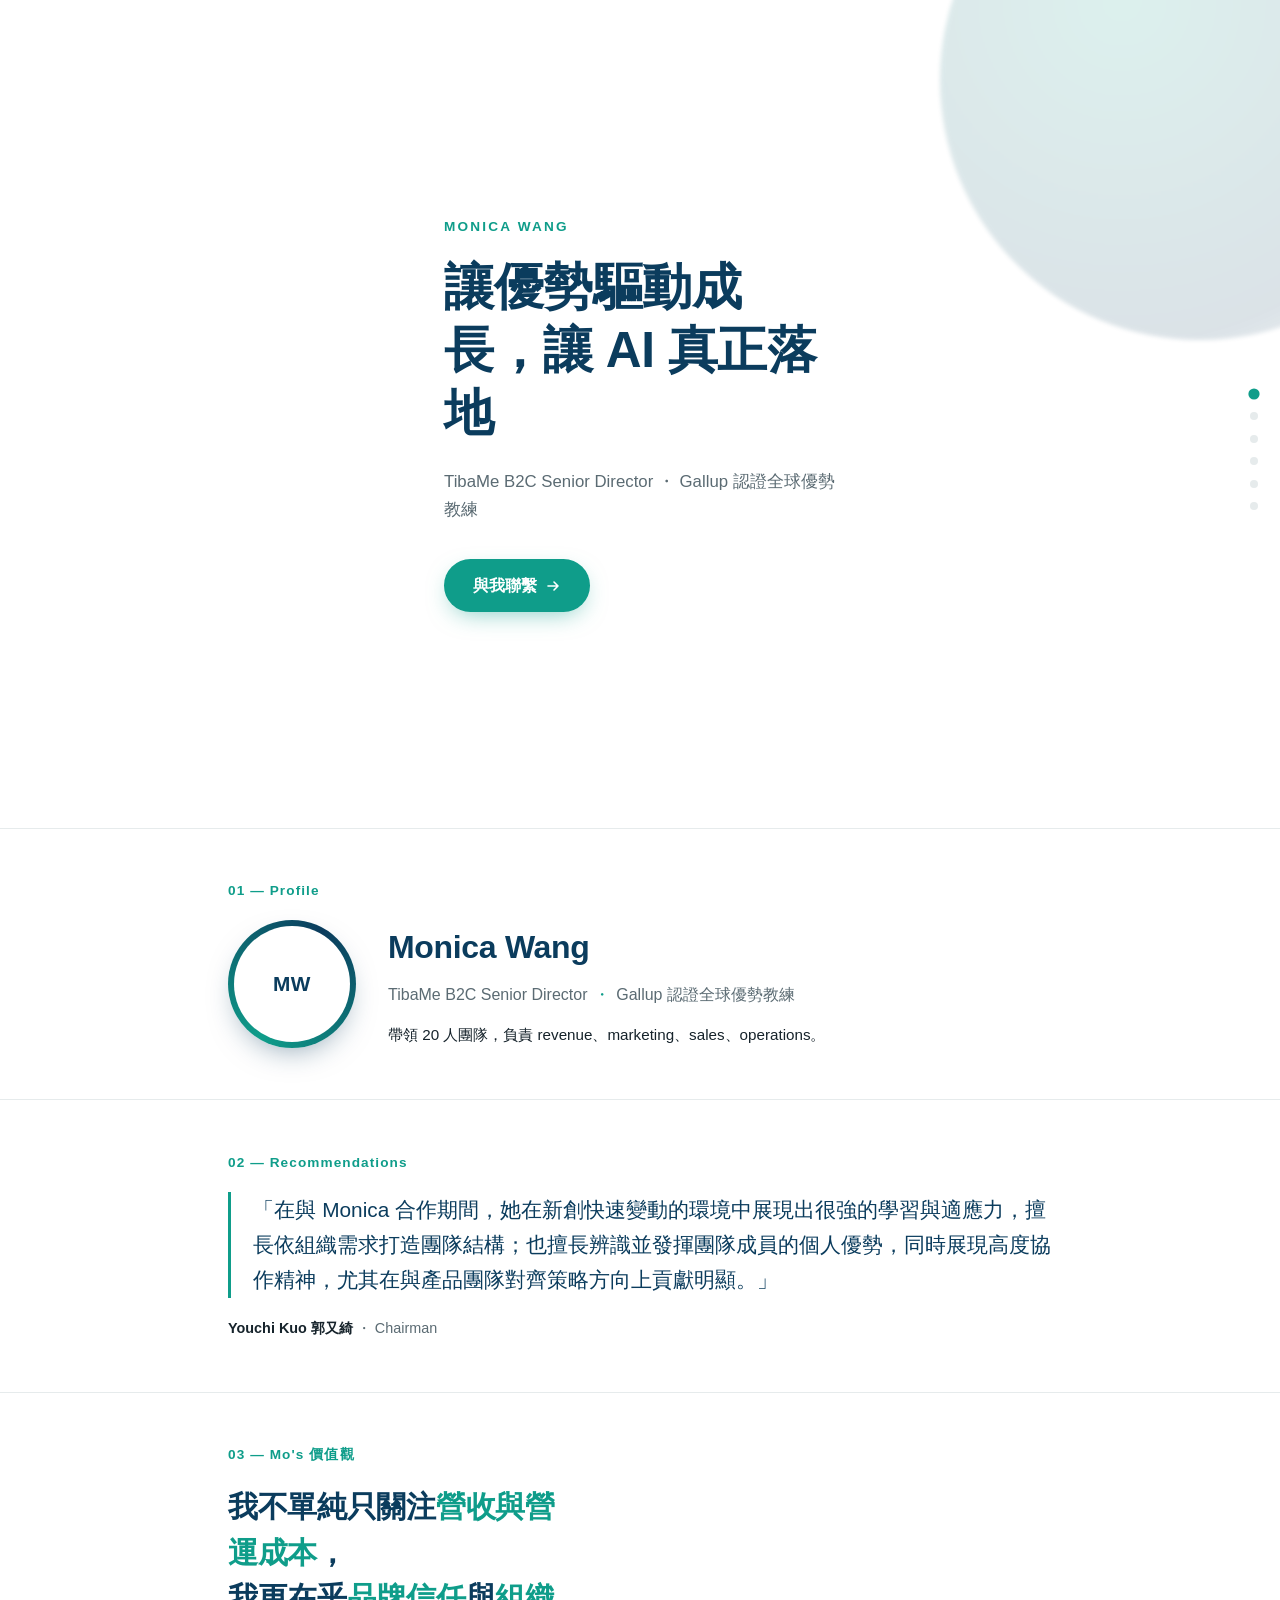
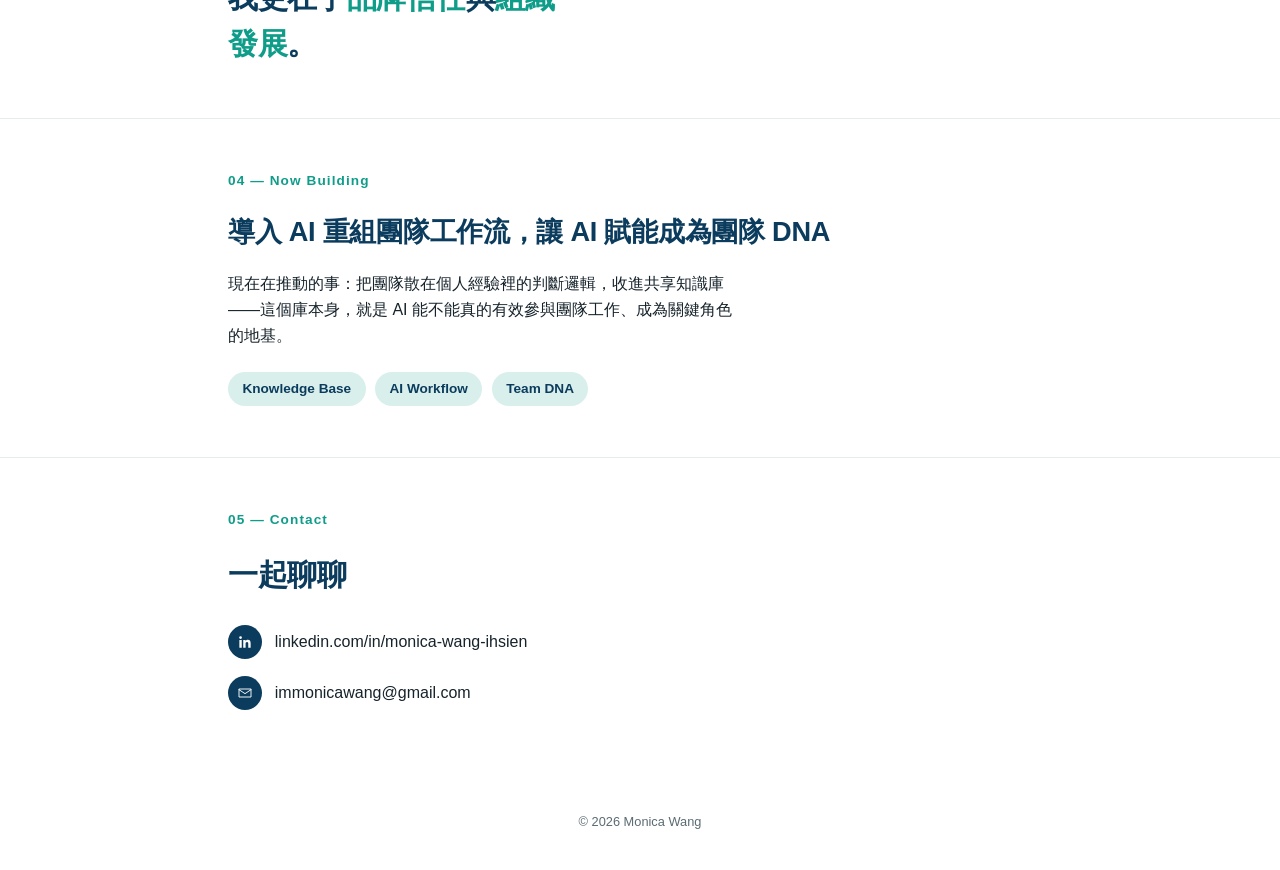
==== index.html @ 9d00fa6a "Add files via upload" ====
<!DOCTYPE html>
<html lang="zh-Hant">
<head>
<meta charset="UTF-8">
<meta name="viewport" content="width=device-width, initial-scale=1.0">
<title>Monica Wang｜TibaMe B2C Senior Director</title>
<style>
  @font-face {
    font-family: 'SG';
    src: local('Space Grotesk');
  }

  :root {
    --teal: #0F9D8A;
    --navy: #0B3C5D;
    --ink: #16232b;
    --muted: #5b6b73;
    --paper: #ffffff;
    --hair: #e6ebec;
    --ring: rgba(15, 157, 138, 0.16);
  }

  * { box-sizing: border-box; margin: 0; padding: 0; }

  html { scroll-behavior: smooth; }

  body {
    background: var(--paper);
    color: var(--ink);
    font-family: -apple-system, BlinkMacSystemFont, "Segoe UI", "PingFang TC", "Noto Sans TC", sans-serif;
    line-height: 1.65;
    -webkit-font-smoothing: antialiased;
  }

  h1, h2, h3, .display {
    font-family: 'Space Grotesk', -apple-system, "PingFang TC", "Noto Sans TC", sans-serif;
    letter-spacing: -0.01em;
  }

  a { color: inherit; }

  .wrap {
    max-width: 880px;
    margin: 0 auto;
    padding-left: 1.75rem;
    padding-right: 1.75rem;
  }

  /* ---------- NAV DOTS (progress) ---------- */
  .railnav {
    position: fixed;
    right: 1.4rem;
    top: 50%;
    transform: translateY(-50%);
    display: flex;
    flex-direction: column;
    gap: 0.9rem;
    z-index: 50;
  }
  .railnav a {
    width: 8px; height: 8px;
    border-radius: 50%;
    background: var(--hair);
    display: block;
    transition: background 0.3s, transform 0.3s;
  }
  .railnav a.active { background: var(--teal); transform: scale(1.4); }
  @media (max-width: 768px) { .railnav { display: none; } }

  /* ---------- HERO ---------- */
  .hero {
    min-height: 92vh;
    display: flex;
    flex-direction: column;
    justify-content: center;
    position: relative;
    overflow: hidden;
    padding-top: 4rem;
    padding-bottom: 4rem;
  }

  .hero::before {
    content: "";
    position: absolute;
    top: -180px; right: -180px;
    width: 520px; height: 520px;
    border-radius: 50%;
    background: radial-gradient(circle at 35% 35%, var(--teal) 0%, var(--navy) 72%, transparent 100%);
    opacity: 0.14;
    filter: blur(2px);
  }

  .eyebrow {
    font-size: 0.85rem;
    letter-spacing: 0.16em;
    text-transform: uppercase;
    color: var(--teal);
    font-weight: 600;
    margin-bottom: 1.1rem;
  }

  .hero h1 {
    font-size: clamp(2.1rem, 5vw, 3.1rem);
    font-weight: 700;
    color: var(--navy);
    max-width: 14ch;
    line-height: 1.28;
  }

  .hero p.sub {
    margin-top: 1.4rem;
    font-size: 1.05rem;
    color: var(--muted);
    max-width: 42ch;
  }

  .cta {
    display: inline-flex;
    align-items: center;
    gap: 0.5rem;
    margin-top: 2.2rem;
    background: var(--teal);
    color: #fff;
    font-weight: 600;
    font-size: 1rem;
    padding: 0.85rem 1.8rem;
    border-radius: 999px;
    border: none;
    cursor: pointer;
    width: fit-content;
    text-decoration: none;
    box-shadow: 0 8px 24px -8px rgba(15, 157, 138, 0.55);
    transition: transform 0.25s ease, box-shadow 0.25s ease, background 0.25s ease;
  }
  .cta:hover {
    transform: translateY(-3px);
    box-shadow: 0 14px 30px -8px rgba(15, 157, 138, 0.65);
    background: #0c8875;
  }
  .cta:hover svg { transform: translateX(4px); }
  .cta svg { transition: transform 0.25s ease; }

  /* ---------- SECTION SHELL ---------- */
  section {
    padding-top: 3.2rem;
    padding-bottom: 3.2rem;
    border-top: 1px solid var(--hair);
    opacity: 0;
    transform: translateY(18px);
    transition: opacity 0.7s ease, transform 0.7s ease;
  }
  section.in-view { opacity: 1; transform: translateY(0); }

  .idx {
    font-family: 'Space Grotesk', sans-serif;
    font-size: 0.85rem;
    color: var(--teal);
    font-weight: 700;
    letter-spacing: 0.08em;
    display: block;
    margin-bottom: 1.1rem;
  }

  /* ---------- 01 PROFILE ---------- */
  .profile-block {
    display: flex;
    align-items: center;
    gap: 2rem;
  }

  .avatar {
    flex-shrink: 0;
    width: 128px; height: 128px;
    border-radius: 50%;
    background: conic-gradient(from 210deg, var(--teal), var(--navy), var(--teal));
    position: relative;
    box-shadow: 0 12px 30px -12px rgba(11, 60, 93, 0.5);
  }
  .avatar::after {
    content: "MW";
    position: absolute;
    inset: 6px;
    border-radius: 50%;
    background: var(--paper);
    display: flex;
    align-items: center;
    justify-content: center;
    font-family: 'Space Grotesk', sans-serif;
    font-weight: 700;
    font-size: 1.3rem;
    color: var(--navy);
    letter-spacing: 0.02em;
  }

  .profile-text h2 {
    font-size: clamp(1.5rem, 3vw, 2rem);
    color: var(--navy);
    font-weight: 700;
  }
  .profile-text .role {
    margin-top: 0.5rem;
    font-size: 1rem;
    color: var(--muted);
  }
  .profile-text .role .sep { color: var(--teal); margin: 0 0.4rem; }
  .profile-text .scope {
    margin-top: 0.9rem;
    font-size: 0.95rem;
    color: var(--ink);
  }

  @media (max-width: 768px) {
    .profile-block { flex-direction: column; align-items: flex-start; gap: 1.4rem; }
  }

  /* ---------- 02 RECOMMENDATION ---------- */
  blockquote {
    font-size: clamp(1.05rem, 2.3vw, 1.3rem);
    color: var(--navy);
    font-weight: 500;
    line-height: 1.7;
    position: relative;
    padding-left: 1.4rem;
    border-left: 3px solid var(--teal);
  }
  .cite {
    margin-top: 1.2rem;
    font-size: 0.9rem;
    color: var(--muted);
  }
  .cite strong { color: var(--ink); }

  /* ---------- 03 VALUES ---------- */
  .values h2 {
    font-size: clamp(1.4rem, 3vw, 1.9rem);
    color: var(--navy);
    font-weight: 700;
    max-width: 20ch;
    line-height: 1.5;
  }
  .values .accent { color: var(--teal); }

  /* ---------- 04 INITIATIVE ---------- */
  .initiative h2 {
    font-size: clamp(1.3rem, 2.8vw, 1.7rem);
    color: var(--navy);
    font-weight: 700;
    margin-bottom: 1rem;
  }
  .initiative p {
    font-size: 1rem;
    color: var(--ink);
    max-width: 58ch;
  }
  .tagpair {
    display: flex;
    gap: 0.6rem;
    margin-top: 1.4rem;
    flex-wrap: wrap;
  }
  .tag {
    font-size: 0.85rem;
    color: var(--navy);
    background: var(--ring);
    padding: 0.35rem 0.9rem;
    border-radius: 999px;
    font-weight: 600;
  }

  /* ---------- 05 CONTACT ---------- */
  .contact {
    border-bottom: none;
    padding-bottom: 4.5rem;
  }
  .contact h2 {
    font-size: clamp(1.4rem, 3vw, 1.9rem);
    color: var(--navy);
    font-weight: 700;
    margin-bottom: 1.6rem;
  }
  .contact-list {
    display: flex;
    flex-direction: column;
    gap: 0.9rem;
  }
  .contact-row {
    display: flex;
    align-items: center;
    gap: 0.8rem;
    font-size: 1rem;
    text-decoration: none;
    color: var(--ink);
    width: fit-content;
    padding-bottom: 2px;
    border-bottom: 1px solid transparent;
    transition: border-color 0.25s, color 0.25s;
  }
  .contact-row:hover { color: var(--teal); border-color: var(--teal); }
  .contact-row .icon {
    width: 34px; height: 34px;
    border-radius: 50%;
    background: var(--navy);
    color: #fff;
    display: flex;
    align-items: center;
    justify-content: center;
    flex-shrink: 0;
  }

  footer {
    text-align: center;
    font-size: 0.8rem;
    color: var(--muted);
    padding: 1.6rem 0 2.4rem;
  }

  @media (max-width: 768px) {
    .wrap { padding-left: 1.3rem; padding-right: 1.3rem; }
    section { padding-top: 2.4rem; padding-bottom: 2.4rem; }
  }

  @media (prefers-reduced-motion: reduce) {
    * { transition: none !important; animation: none !important; }
    section { opacity: 1 !important; transform: none !important; }
  }
</style>
</head>
<body>

<nav class="railnav" aria-hidden="true">
  <a href="#hero" class="rd active"></a>
  <a href="#s01" class="rd"></a>
  <a href="#s02" class="rd"></a>
  <a href="#s03" class="rd"></a>
  <a href="#s04" class="rd"></a>
  <a href="#s05" class="rd"></a>
</nav>

<header class="hero" id="hero">
  <div class="wrap">
    <p class="eyebrow">Monica Wang</p>
    <h1>讓優勢驅動成長，讓 AI 真正落地</h1>
    <p class="sub">TibaMe B2C Senior Director ・ Gallup 認證全球優勢教練</p>
    <a href="#s05" class="cta">
      與我聯繫
      <svg width="16" height="16" viewBox="0 0 16 16" fill="none"><path d="M3 8H13M13 8L9 4M13 8L9 12" stroke="white" stroke-width="1.6" stroke-linecap="round" stroke-linejoin="round"/></svg>
    </a>
  </div>
</header>

<section id="s01">
  <div class="wrap">
    <span class="idx">01 — Profile</span>
    <div class="profile-block">
      <div class="avatar" role="img" aria-label="Monica Wang 頭像"></div>
      <div class="profile-text">
        <h2>Monica Wang</h2>
        <p class="role">TibaMe B2C Senior Director<span class="sep">・</span>Gallup 認證全球優勢教練</p>
        <p class="scope">帶領 20 人團隊，負責 revenue、marketing、sales、operations。</p>
      </div>
    </div>
  </div>
</section>

<section id="s02">
  <div class="wrap">
    <span class="idx">02 — Recommendations</span>
    <blockquote>
      「在與 Monica 合作期間，她在新創快速變動的環境中展現出很強的學習與適應力，擅長依組織需求打造團隊結構；也擅長辨識並發揮團隊成員的個人優勢，同時展現高度協作精神，尤其在與產品團隊對齊策略方向上貢獻明顯。」
    </blockquote>
    <p class="cite"><strong>Youchi Kuo 郭又綺</strong> ・ Chairman</p>
  </div>
</section>

<section id="s03" class="values">
  <div class="wrap">
    <span class="idx">03 — Mo's 價值觀</span>
    <h2>我不單純只關注<span class="accent">營收與營運成本</span>，<br>我更在乎<span class="accent">品牌信任</span>與<span class="accent">組織發展</span>。</h2>
  </div>
</section>

<section id="s04" class="initiative">
  <div class="wrap">
    <span class="idx">04 — Now Building</span>
    <h2>導入 AI 重組團隊工作流，讓 AI 賦能成為團隊 DNA</h2>
    <p>現在在推動的事：把團隊散在個人經驗裡的判斷邏輯，收進共享知識庫——這個庫本身，就是 AI 能不能真的有效參與團隊工作、成為關鍵角色的地基。</p>
    <div class="tagpair">
      <span class="tag">Knowledge Base</span>
      <span class="tag">AI Workflow</span>
      <span class="tag">Team DNA</span>
    </div>
  </div>
</section>

<section id="s05" class="contact">
  <div class="wrap">
    <span class="idx">05 — Contact</span>
    <h2>一起聊聊</h2>
    <div class="contact-list">
      <a class="contact-row" href="https://www.linkedin.com/in/monica-wang-ihsien/" target="_blank" rel="noopener">
        <span class="icon">
          <svg width="16" height="16" viewBox="0 0 24 24" fill="currentColor"><path d="M20.45 20.45h-3.55v-5.57c0-1.33-.02-3.03-1.85-3.03-1.86 0-2.14 1.45-2.14 2.94v5.66H9.36V9h3.41v1.56h.05c.47-.9 1.63-1.85 3.36-1.85 3.6 0 4.27 2.37 4.27 5.45v6.29zM5.34 7.43a2.06 2.06 0 1 1 0-4.12 2.06 2.06 0 0 1 0 4.12zM7.12 20.45H3.56V9h3.56v11.45z"/></svg>
        </span>
        linkedin.com/in/monica-wang-ihsien
      </a>
      <a class="contact-row" href="mailto:immonicawang@gmail.com">
        <span class="icon">
          <svg width="16" height="16" viewBox="0 0 24 24" fill="none"><path d="M3 6h18v12H3z" stroke="white" stroke-width="1.4"/><path d="M3 7l9 6 9-6" stroke="white" stroke-width="1.4" stroke-linecap="round" stroke-linejoin="round"/></svg>
        </span>
        immonicawang@gmail.com
      </a>
    </div>
  </div>
</section>

<footer>© 2026 Monica Wang</footer>

<script>
  // scroll reveal
  const secs = document.querySelectorAll('section');
  const io = new IntersectionObserver((entries) => {
    entries.forEach(e => { if (e.isIntersecting) e.target.classList.add('in-view'); });
  }, { threshold: 0.15 });
  secs.forEach(s => io.observe(s));

  // rail nav active state
  const dots = document.querySelectorAll('.railnav a');
  const ids = ['hero','s01','s02','s03','s04','s05'];
  const targets = ids.map(id => document.getElementById(id)).filter(Boolean);
  const navIO = new IntersectionObserver((entries) => {
    entries.forEach(e => {
      if (e.isIntersecting) {
        const idx = targets.indexOf(e.target);
        dots.forEach(d => d.classList.remove('active'));
        if (dots[idx]) dots[idx].classList.add('active');
      }
    });
  }, { threshold: 0.5 });
  targets.forEach(t => navIO.observe(t));
</script>

</body>
</html>
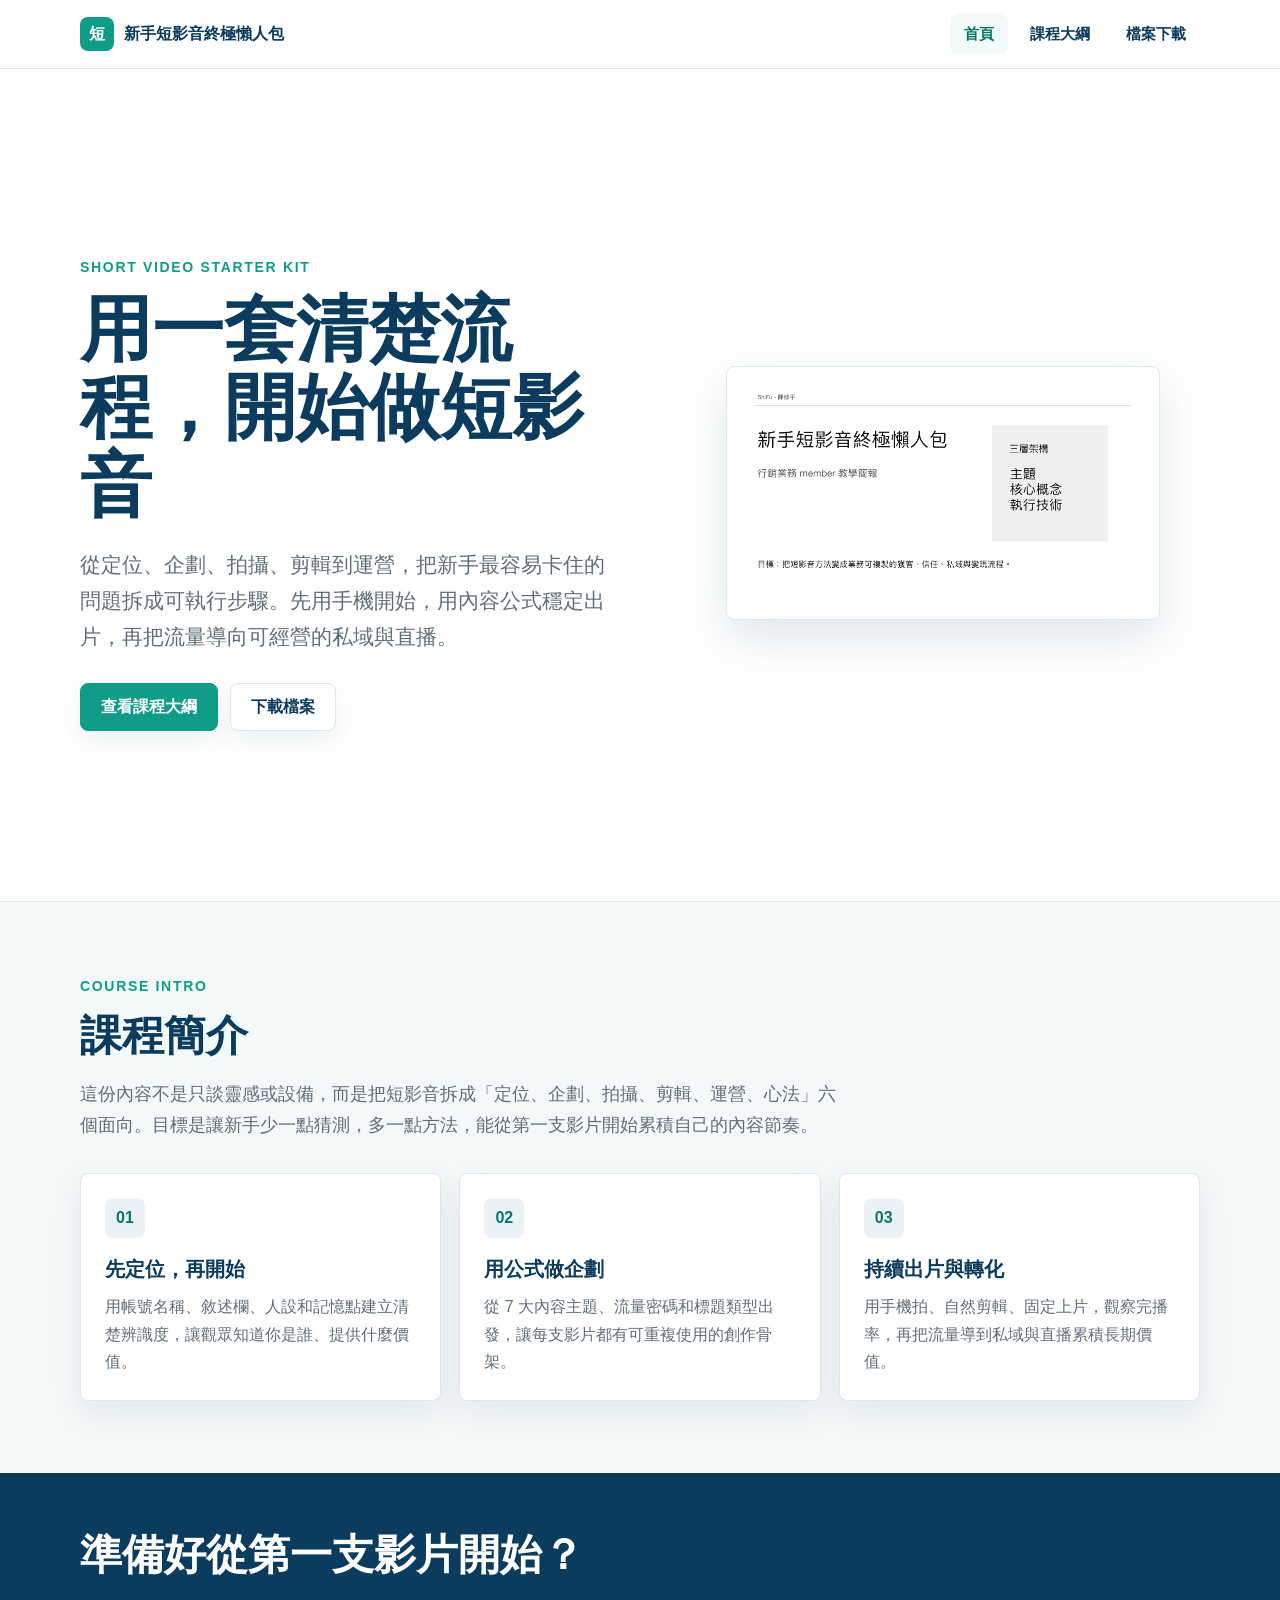
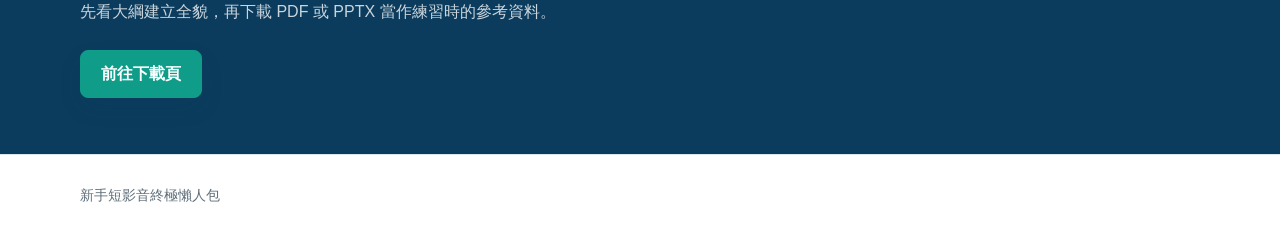
==== commit b99eeac4: "Upgrade course site to multipage layout" ====
--- a/index.html
+++ b/index.html
@@ -1,443 +1,78 @@
 <!DOCTYPE html>
 <html lang="zh-Hant">
 <head>
-<meta charset="UTF-8">
-<meta name="viewport" content="width=device-width, initial-scale=1.0">
-<title>Monica Wang｜TibaMe B2C Senior Director</title>
-<style>
-  @font-face {
-    font-family: 'SG';
-    src: local('Space Grotesk');
-  }
-
-  :root {
-    --teal: #0F9D8A;
-    --navy: #0B3C5D;
-    --ink: #16232b;
-    --muted: #5b6b73;
-    --paper: #ffffff;
-    --hair: #e6ebec;
-    --ring: rgba(15, 157, 138, 0.16);
-  }
-
-  * { box-sizing: border-box; margin: 0; padding: 0; }
-
-  html { scroll-behavior: smooth; }
-
-  body {
-    background: var(--paper);
-    color: var(--ink);
-    font-family: -apple-system, BlinkMacSystemFont, "Segoe UI", "PingFang TC", "Noto Sans TC", sans-serif;
-    line-height: 1.65;
-    -webkit-font-smoothing: antialiased;
-  }
-
-  h1, h2, h3, .display {
-    font-family: 'Space Grotesk', -apple-system, "PingFang TC", "Noto Sans TC", sans-serif;
-    letter-spacing: -0.01em;
-  }
-
-  a { color: inherit; }
-
-  .wrap {
-    max-width: 880px;
-    margin: 0 auto;
-    padding-left: 1.75rem;
-    padding-right: 1.75rem;
-  }
-
-  /* ---------- NAV DOTS (progress) ---------- */
-  .railnav {
-    position: fixed;
-    right: 1.4rem;
-    top: 50%;
-    transform: translateY(-50%);
-    display: flex;
-    flex-direction: column;
-    gap: 0.9rem;
-    z-index: 50;
-  }
-  .railnav a {
-    width: 8px; height: 8px;
-    border-radius: 50%;
-    background: var(--hair);
-    display: block;
-    transition: background 0.3s, transform 0.3s;
-  }
-  .railnav a.active { background: var(--teal); transform: scale(1.4); }
-  @media (max-width: 768px) { .railnav { display: none; } }
-
-  /* ---------- HERO ---------- */
-  .hero {
-    min-height: 92vh;
-    display: flex;
-    flex-direction: column;
-    justify-content: center;
-    position: relative;
-    overflow: hidden;
-    padding-top: 4rem;
-    padding-bottom: 4rem;
-  }
-
-  .hero::before {
-    content: "";
-    position: absolute;
-    top: -180px; right: -180px;
-    width: 520px; height: 520px;
-    border-radius: 50%;
-    background: radial-gradient(circle at 35% 35%, var(--teal) 0%, var(--navy) 72%, transparent 100%);
-    opacity: 0.14;
-    filter: blur(2px);
-  }
-
-  .eyebrow {
-    font-size: 0.85rem;
-    letter-spacing: 0.16em;
-    text-transform: uppercase;
-    color: var(--teal);
-    font-weight: 600;
-    margin-bottom: 1.1rem;
-  }
-
-  .hero h1 {
-    font-size: clamp(2.1rem, 5vw, 3.1rem);
-    font-weight: 700;
-    color: var(--navy);
-    max-width: 14ch;
-    line-height: 1.28;
-  }
-
-  .hero p.sub {
-    margin-top: 1.4rem;
-    font-size: 1.05rem;
-    color: var(--muted);
-    max-width: 42ch;
-  }
-
-  .cta {
-    display: inline-flex;
-    align-items: center;
-    gap: 0.5rem;
-    margin-top: 2.2rem;
-    background: var(--teal);
-    color: #fff;
-    font-weight: 600;
-    font-size: 1rem;
-    padding: 0.85rem 1.8rem;
-    border-radius: 999px;
-    border: none;
-    cursor: pointer;
-    width: fit-content;
-    text-decoration: none;
-    box-shadow: 0 8px 24px -8px rgba(15, 157, 138, 0.55);
-    transition: transform 0.25s ease, box-shadow 0.25s ease, background 0.25s ease;
-  }
-  .cta:hover {
-    transform: translateY(-3px);
-    box-shadow: 0 14px 30px -8px rgba(15, 157, 138, 0.65);
-    background: #0c8875;
-  }
-  .cta:hover svg { transform: translateX(4px); }
-  .cta svg { transition: transform 0.25s ease; }
-
-  /* ---------- SECTION SHELL ---------- */
-  section {
-    padding-top: 3.2rem;
-    padding-bottom: 3.2rem;
-    border-top: 1px solid var(--hair);
-    opacity: 0;
-    transform: translateY(18px);
-    transition: opacity 0.7s ease, transform 0.7s ease;
-  }
-  section.in-view { opacity: 1; transform: translateY(0); }
-
-  .idx {
-    font-family: 'Space Grotesk', sans-serif;
-    font-size: 0.85rem;
-    color: var(--teal);
-    font-weight: 700;
-    letter-spacing: 0.08em;
-    display: block;
-    margin-bottom: 1.1rem;
-  }
-
-  /* ---------- 01 PROFILE ---------- */
-  .profile-block {
-    display: flex;
-    align-items: center;
-    gap: 2rem;
-  }
-
-  .avatar {
-    flex-shrink: 0;
-    width: 128px; height: 128px;
-    border-radius: 50%;
-    background: conic-gradient(from 210deg, var(--teal), var(--navy), var(--teal));
-    position: relative;
-    box-shadow: 0 12px 30px -12px rgba(11, 60, 93, 0.5);
-  }
-  .avatar::after {
-    content: "MW";
-    position: absolute;
-    inset: 6px;
-    border-radius: 50%;
-    background: var(--paper);
-    display: flex;
-    align-items: center;
-    justify-content: center;
-    font-family: 'Space Grotesk', sans-serif;
-    font-weight: 700;
-    font-size: 1.3rem;
-    color: var(--navy);
-    letter-spacing: 0.02em;
-  }
-
-  .profile-text h2 {
-    font-size: clamp(1.5rem, 3vw, 2rem);
-    color: var(--navy);
-    font-weight: 700;
-  }
-  .profile-text .role {
-    margin-top: 0.5rem;
-    font-size: 1rem;
-    color: var(--muted);
-  }
-  .profile-text .role .sep { color: var(--teal); margin: 0 0.4rem; }
-  .profile-text .scope {
-    margin-top: 0.9rem;
-    font-size: 0.95rem;
-    color: var(--ink);
-  }
-
-  @media (max-width: 768px) {
-    .profile-block { flex-direction: column; align-items: flex-start; gap: 1.4rem; }
-  }
-
-  /* ---------- 02 RECOMMENDATION ---------- */
-  blockquote {
-    font-size: clamp(1.05rem, 2.3vw, 1.3rem);
-    color: var(--navy);
-    font-weight: 500;
-    line-height: 1.7;
-    position: relative;
-    padding-left: 1.4rem;
-    border-left: 3px solid var(--teal);
-  }
-  .cite {
-    margin-top: 1.2rem;
-    font-size: 0.9rem;
-    color: var(--muted);
-  }
-  .cite strong { color: var(--ink); }
-
-  /* ---------- 03 VALUES ---------- */
-  .values h2 {
-    font-size: clamp(1.4rem, 3vw, 1.9rem);
-    color: var(--navy);
-    font-weight: 700;
-    max-width: 20ch;
-    line-height: 1.5;
-  }
-  .values .accent { color: var(--teal); }
-
-  /* ---------- 04 INITIATIVE ---------- */
-  .initiative h2 {
-    font-size: clamp(1.3rem, 2.8vw, 1.7rem);
-    color: var(--navy);
-    font-weight: 700;
-    margin-bottom: 1rem;
-  }
-  .initiative p {
-    font-size: 1rem;
-    color: var(--ink);
-    max-width: 58ch;
-  }
-  .tagpair {
-    display: flex;
-    gap: 0.6rem;
-    margin-top: 1.4rem;
-    flex-wrap: wrap;
-  }
-  .tag {
-    font-size: 0.85rem;
-    color: var(--navy);
-    background: var(--ring);
-    padding: 0.35rem 0.9rem;
-    border-radius: 999px;
-    font-weight: 600;
-  }
-
-  /* ---------- 05 CONTACT ---------- */
-  .contact {
-    border-bottom: none;
-    padding-bottom: 4.5rem;
-  }
-  .contact h2 {
-    font-size: clamp(1.4rem, 3vw, 1.9rem);
-    color: var(--navy);
-    font-weight: 700;
-    margin-bottom: 1.6rem;
-  }
-  .contact-list {
-    display: flex;
-    flex-direction: column;
-    gap: 0.9rem;
-  }
-  .contact-row {
-    display: flex;
-    align-items: center;
-    gap: 0.8rem;
-    font-size: 1rem;
-    text-decoration: none;
-    color: var(--ink);
-    width: fit-content;
-    padding-bottom: 2px;
-    border-bottom: 1px solid transparent;
-    transition: border-color 0.25s, color 0.25s;
-  }
-  .contact-row:hover { color: var(--teal); border-color: var(--teal); }
-  .contact-row .icon {
-    width: 34px; height: 34px;
-    border-radius: 50%;
-    background: var(--navy);
-    color: #fff;
-    display: flex;
-    align-items: center;
-    justify-content: center;
-    flex-shrink: 0;
-  }
-
-  footer {
-    text-align: center;
-    font-size: 0.8rem;
-    color: var(--muted);
-    padding: 1.6rem 0 2.4rem;
-  }
-
-  @media (max-width: 768px) {
-    .wrap { padding-left: 1.3rem; padding-right: 1.3rem; }
-    section { padding-top: 2.4rem; padding-bottom: 2.4rem; }
-  }
-
-  @media (prefers-reduced-motion: reduce) {
-    * { transition: none !important; animation: none !important; }
-    section { opacity: 1 !important; transform: none !important; }
-  }
-</style>
+  <meta charset="UTF-8">
+  <meta name="viewport" content="width=device-width, initial-scale=1.0">
+  <title>新手短影音終極懶人包</title>
+  <link rel="stylesheet" href="styles.css">
 </head>
 <body>
+  <header class="site-header">
+    <nav class="nav" aria-label="主要導覽">
+      <a class="brand" href="index.html">
+        <span class="brand-mark">短</span>
+        <span>新手短影音終極懶人包</span>
+      </a>
+      <div class="nav-links">
+        <a class="is-active" href="index.html">首頁</a>
+        <a href="syllabus.html">課程大綱</a>
+        <a href="slide.html">檔案下載</a>
+      </div>
+    </nav>
+  </header>
 
-<nav class="railnav" aria-hidden="true">
-  <a href="#hero" class="rd active"></a>
-  <a href="#s01" class="rd"></a>
-  <a href="#s02" class="rd"></a>
-  <a href="#s03" class="rd"></a>
-  <a href="#s04" class="rd"></a>
-  <a href="#s05" class="rd"></a>
-</nav>
+  <main>
+    <section class="wrap hero">
+      <div>
+        <p class="eyebrow">Short Video Starter Kit</p>
+        <h1>用一套清楚流程，開始做短影音</h1>
+        <p class="lead">從定位、企劃、拍攝、剪輯到運營，把新手最容易卡住的問題拆成可執行步驟。先用手機開始，用內容公式穩定出片，再把流量導向可經營的私域與直播。</p>
+        <div class="hero-actions">
+          <a class="button primary" href="syllabus.html">查看課程大綱</a>
+          <a class="button" href="slide.html">下載檔案</a>
+        </div>
+      </div>
+      <figure class="hero-preview" aria-label="課程簡報預覽">
+        <img src="新手短影音終極懶人包_教學簡報/slide-1.png" alt="新手短影音終極懶人包簡報封面">
+      </figure>
+    </section>
 
-<header class="hero" id="hero">
-  <div class="wrap">
-    <p class="eyebrow">Monica Wang</p>
-    <h1>讓優勢驅動成長，讓 AI 真正落地</h1>
-    <p class="sub">TibaMe B2C Senior Director ・ Gallup 認證全球優勢教練</p>
-    <a href="#s05" class="cta">
-      與我聯繫
-      <svg width="16" height="16" viewBox="0 0 16 16" fill="none"><path d="M3 8H13M13 8L9 4M13 8L9 12" stroke="white" stroke-width="1.6" stroke-linecap="round" stroke-linejoin="round"/></svg>
-    </a>
-  </div>
-</header>
+    <section class="section tint">
+      <div class="wrap">
+        <p class="eyebrow">Course Intro</p>
+        <h2>課程簡介</h2>
+        <p class="section-intro">這份內容不是只談靈感或設備，而是把短影音拆成「定位、企劃、拍攝、剪輯、運營、心法」六個面向。目標是讓新手少一點猜測，多一點方法，能從第一支影片開始累積自己的內容節奏。</p>
+        <div class="highlight-grid">
+          <article class="card">
+            <div class="card-number">01</div>
+            <h3>先定位，再開始</h3>
+            <p>用帳號名稱、敘述欄、人設和記憶點建立清楚辨識度，讓觀眾知道你是誰、提供什麼價值。</p>
+          </article>
+          <article class="card">
+            <div class="card-number">02</div>
+            <h3>用公式做企劃</h3>
+            <p>從 7 大內容主題、流量密碼和標題類型出發，讓每支影片都有可重複使用的創作骨架。</p>
+          </article>
+          <article class="card">
+            <div class="card-number">03</div>
+            <h3>持續出片與轉化</h3>
+            <p>用手機拍、自然剪輯、固定上片，觀察完播率，再把流量導到私域與直播累積長期價值。</p>
+          </article>
+        </div>
+      </div>
+    </section>
 
-<section id="s01">
-  <div class="wrap">
-    <span class="idx">01 — Profile</span>
-    <div class="profile-block">
-      <div class="avatar" role="img" aria-label="Monica Wang 頭像"></div>
-      <div class="profile-text">
-        <h2>Monica Wang</h2>
-        <p class="role">TibaMe B2C Senior Director<span class="sep">・</span>Gallup 認證全球優勢教練</p>
-        <p class="scope">帶領 20 人團隊，負責 revenue、marketing、sales、operations。</p>
+    <section class="cta-band">
+      <div class="wrap">
+        <h2>準備好從第一支影片開始？</h2>
+        <p>先看大綱建立全貌，再下載 PDF 或 PPTX 當作練習時的參考資料。</p>
+        <a class="button primary" href="slide.html">前往下載頁</a>
       </div>
-    </div>
-  </div>
-</section>
+    </section>
+  </main>
 
-<section id="s02">
-  <div class="wrap">
-    <span class="idx">02 — Recommendations</span>
-    <blockquote>
-      「在與 Monica 合作期間，她在新創快速變動的環境中展現出很強的學習與適應力，擅長依組織需求打造團隊結構；也擅長辨識並發揮團隊成員的個人優勢，同時展現高度協作精神，尤其在與產品團隊對齊策略方向上貢獻明顯。」
-    </blockquote>
-    <p class="cite"><strong>Youchi Kuo 郭又綺</strong> ・ Chairman</p>
-  </div>
-</section>
-
-<section id="s03" class="values">
-  <div class="wrap">
-    <span class="idx">03 — Mo's 價值觀</span>
-    <h2>我不單純只關注<span class="accent">營收與營運成本</span>，<br>我更在乎<span class="accent">品牌信任</span>與<span class="accent">組織發展</span>。</h2>
-  </div>
-</section>
-
-<section id="s04" class="initiative">
-  <div class="wrap">
-    <span class="idx">04 — Now Building</span>
-    <h2>導入 AI 重組團隊工作流，讓 AI 賦能成為團隊 DNA</h2>
-    <p>現在在推動的事：把團隊散在個人經驗裡的判斷邏輯，收進共享知識庫——這個庫本身，就是 AI 能不能真的有效參與團隊工作、成為關鍵角色的地基。</p>
-    <div class="tagpair">
-      <span class="tag">Knowledge Base</span>
-      <span class="tag">AI Workflow</span>
-      <span class="tag">Team DNA</span>
-    </div>
-  </div>
-</section>
-
-<section id="s05" class="contact">
-  <div class="wrap">
-    <span class="idx">05 — Contact</span>
-    <h2>一起聊聊</h2>
-    <div class="contact-list">
-      <a class="contact-row" href="https://www.linkedin.com/in/monica-wang-ihsien/" target="_blank" rel="noopener">
-        <span class="icon">
-          <svg width="16" height="16" viewBox="0 0 24 24" fill="currentColor"><path d="M20.45 20.45h-3.55v-5.57c0-1.33-.02-3.03-1.85-3.03-1.86 0-2.14 1.45-2.14 2.94v5.66H9.36V9h3.41v1.56h.05c.47-.9 1.63-1.85 3.36-1.85 3.6 0 4.27 2.37 4.27 5.45v6.29zM5.34 7.43a2.06 2.06 0 1 1 0-4.12 2.06 2.06 0 0 1 0 4.12zM7.12 20.45H3.56V9h3.56v11.45z"/></svg>
-        </span>
-        linkedin.com/in/monica-wang-ihsien
-      </a>
-      <a class="contact-row" href="mailto:immonicawang@gmail.com">
-        <span class="icon">
-          <svg width="16" height="16" viewBox="0 0 24 24" fill="none"><path d="M3 6h18v12H3z" stroke="white" stroke-width="1.4"/><path d="M3 7l9 6 9-6" stroke="white" stroke-width="1.4" stroke-linecap="round" stroke-linejoin="round"/></svg>
-        </span>
-        immonicawang@gmail.com
-      </a>
-    </div>
-  </div>
-</section>
-
-<footer>© 2026 Monica Wang</footer>
-
-<script>
-  // scroll reveal
-  const secs = document.querySelectorAll('section');
-  const io = new IntersectionObserver((entries) => {
-    entries.forEach(e => { if (e.isIntersecting) e.target.classList.add('in-view'); });
-  }, { threshold: 0.15 });
-  secs.forEach(s => io.observe(s));
-
-  // rail nav active state
-  const dots = document.querySelectorAll('.railnav a');
-  const ids = ['hero','s01','s02','s03','s04','s05'];
-  const targets = ids.map(id => document.getElementById(id)).filter(Boolean);
-  const navIO = new IntersectionObserver((entries) => {
-    entries.forEach(e => {
-      if (e.isIntersecting) {
-        const idx = targets.indexOf(e.target);
-        dots.forEach(d => d.classList.remove('active'));
-        if (dots[idx]) dots[idx].classList.add('active');
-      }
-    });
-  }, { threshold: 0.5 });
-  targets.forEach(t => navIO.observe(t));
-</script>
-
+  <footer class="footer">
+    <div class="wrap">新手短影音終極懶人包</div>
+  </footer>
 </body>
 </html>
--- a/styles.css
+++ b/styles.css
@@ -0,0 +1,376 @@
+:root {
+  --green: #0F9D8A;
+  --green-dark: #0A7568;
+  --blue: #0B3C5D;
+  --ink: #14212B;
+  --muted: #5F6F7A;
+  --line: #DDE6EA;
+  --paper: #FFFFFF;
+  --soft: #F3F8F8;
+  --blue-soft: #EAF2F7;
+  --shadow: 0 18px 48px rgba(11, 60, 93, 0.13);
+}
+
+* {
+  box-sizing: border-box;
+}
+
+html {
+  scroll-behavior: smooth;
+}
+
+body {
+  margin: 0;
+  background: var(--paper);
+  color: var(--ink);
+  font-family: "Noto Sans TC", -apple-system, BlinkMacSystemFont, "Segoe UI", sans-serif;
+  line-height: 1.72;
+  -webkit-font-smoothing: antialiased;
+}
+
+img {
+  max-width: 100%;
+  display: block;
+}
+
+a {
+  color: inherit;
+}
+
+.site-header {
+  position: sticky;
+  top: 0;
+  z-index: 20;
+  background: rgba(255, 255, 255, 0.93);
+  border-bottom: 1px solid var(--line);
+  backdrop-filter: blur(16px);
+}
+
+.nav {
+  width: min(1120px, calc(100% - 32px));
+  min-height: 68px;
+  margin: 0 auto;
+  display: flex;
+  align-items: center;
+  justify-content: space-between;
+  gap: 20px;
+}
+
+.brand {
+  display: flex;
+  align-items: center;
+  gap: 10px;
+  color: var(--blue);
+  font-weight: 800;
+  text-decoration: none;
+  white-space: nowrap;
+}
+
+.brand-mark {
+  width: 34px;
+  height: 34px;
+  display: grid;
+  place-items: center;
+  border-radius: 8px;
+  background: var(--green);
+  color: #fff;
+  font-weight: 900;
+}
+
+.nav-links {
+  display: flex;
+  align-items: center;
+  gap: 8px;
+}
+
+.nav-links a {
+  min-height: 40px;
+  display: inline-flex;
+  align-items: center;
+  padding: 0 14px;
+  border-radius: 8px;
+  color: var(--blue);
+  font-size: 15px;
+  font-weight: 700;
+  text-decoration: none;
+}
+
+.nav-links a:hover,
+.nav-links a.is-active {
+  background: var(--soft);
+  color: var(--green-dark);
+}
+
+.wrap {
+  width: min(1120px, calc(100% - 32px));
+  margin: 0 auto;
+}
+
+.hero {
+  display: grid;
+  grid-template-columns: minmax(0, 1fr) minmax(320px, 0.95fr);
+  align-items: center;
+  gap: clamp(28px, 5vw, 64px);
+  min-height: calc(100vh - 68px);
+  padding: 56px 0 40px;
+}
+
+.eyebrow {
+  margin: 0 0 12px;
+  color: var(--green);
+  font-size: 14px;
+  font-weight: 800;
+  letter-spacing: 0.12em;
+  text-transform: uppercase;
+}
+
+h1,
+h2,
+h3,
+p {
+  margin-top: 0;
+}
+
+h1 {
+  margin-bottom: 22px;
+  color: var(--blue);
+  font-size: clamp(40px, 6vw, 72px);
+  line-height: 1.08;
+  letter-spacing: 0;
+}
+
+h2 {
+  margin-bottom: 18px;
+  color: var(--blue);
+  font-size: clamp(28px, 4vw, 42px);
+  line-height: 1.22;
+}
+
+h3 {
+  margin-bottom: 10px;
+  color: var(--blue);
+  font-size: 20px;
+  line-height: 1.35;
+}
+
+.lead {
+  max-width: 660px;
+  margin-bottom: 28px;
+  color: var(--muted);
+  font-size: clamp(18px, 2vw, 21px);
+}
+
+.hero-actions {
+  display: flex;
+  flex-wrap: wrap;
+  gap: 12px;
+}
+
+.button {
+  min-height: 48px;
+  display: inline-flex;
+  align-items: center;
+  justify-content: center;
+  gap: 8px;
+  padding: 0 20px;
+  border: 1px solid var(--line);
+  border-radius: 8px;
+  background: #fff;
+  color: var(--blue);
+  font-weight: 800;
+  text-decoration: none;
+  box-shadow: 0 10px 24px rgba(11, 60, 93, 0.08);
+}
+
+.button.primary {
+  border-color: var(--green);
+  background: var(--green);
+  color: #fff;
+}
+
+.button:hover {
+  transform: translateY(-1px);
+}
+
+.hero-preview {
+  padding: 10px;
+  border: 1px solid var(--line);
+  border-radius: 8px;
+  background: #fff;
+  box-shadow: var(--shadow);
+}
+
+.hero-preview img {
+  border-radius: 6px;
+}
+
+.section {
+  padding: 72px 0;
+  border-top: 1px solid var(--line);
+}
+
+.section.tint {
+  background: var(--soft);
+}
+
+.section-intro {
+  max-width: 760px;
+  margin-bottom: 32px;
+  color: var(--muted);
+  font-size: 18px;
+}
+
+.highlight-grid,
+.course-grid,
+.download-grid {
+  display: grid;
+  grid-template-columns: repeat(3, minmax(0, 1fr));
+  gap: 18px;
+}
+
+.card,
+.module,
+.download-card {
+  border: 1px solid var(--line);
+  border-radius: 8px;
+  background: #fff;
+  padding: 24px;
+  box-shadow: 0 12px 32px rgba(11, 60, 93, 0.07);
+}
+
+.card-number {
+  width: 40px;
+  height: 40px;
+  display: grid;
+  place-items: center;
+  margin-bottom: 18px;
+  border-radius: 8px;
+  background: var(--blue-soft);
+  color: var(--green-dark);
+  font-weight: 900;
+}
+
+.card p,
+.module p,
+.download-card p {
+  margin-bottom: 0;
+  color: var(--muted);
+}
+
+.module ul,
+.check-list {
+  margin: 16px 0 0;
+  padding-left: 1.2em;
+  color: var(--muted);
+}
+
+.module li,
+.check-list li {
+  margin: 6px 0;
+}
+
+.page-hero {
+  padding: 76px 0 46px;
+  background: linear-gradient(180deg, var(--soft), #fff);
+}
+
+.page-hero .lead {
+  margin-bottom: 0;
+}
+
+.cta-band {
+  padding: 56px 0;
+  background: var(--blue);
+  color: #fff;
+}
+
+.cta-band h2 {
+  color: #fff;
+}
+
+.cta-band p {
+  max-width: 680px;
+  color: rgba(255, 255, 255, 0.78);
+}
+
+.cta-band .button {
+  margin-top: 8px;
+}
+
+.download-meta {
+  margin: 0 0 18px;
+  color: var(--green-dark);
+  font-weight: 800;
+}
+
+.footer {
+  padding: 28px 0;
+  border-top: 1px solid var(--line);
+  color: var(--muted);
+  font-size: 14px;
+}
+
+@media (max-width: 900px) {
+  .hero,
+  .highlight-grid,
+  .course-grid,
+  .download-grid {
+    grid-template-columns: 1fr;
+  }
+
+  .hero {
+    min-height: auto;
+  }
+
+  .hero-preview {
+    max-width: 720px;
+  }
+}
+
+@media (max-width: 680px) {
+  .nav {
+    min-height: auto;
+    padding: 12px 0;
+    align-items: flex-start;
+    flex-direction: column;
+  }
+
+  .nav-links {
+    width: 100%;
+    display: grid;
+    grid-template-columns: repeat(3, 1fr);
+    gap: 6px;
+  }
+
+  .nav-links a {
+    justify-content: center;
+    padding: 0 8px;
+    font-size: 14px;
+  }
+
+  .hero {
+    padding-top: 42px;
+  }
+
+  .section {
+    padding: 52px 0;
+  }
+
+  .page-hero {
+    padding: 52px 0 34px;
+  }
+
+  .hero-actions {
+    display: grid;
+  }
+
+  .button {
+    width: 100%;
+  }
+
+  .card,
+  .module,
+  .download-card {
+    padding: 20px;
+  }
+}
